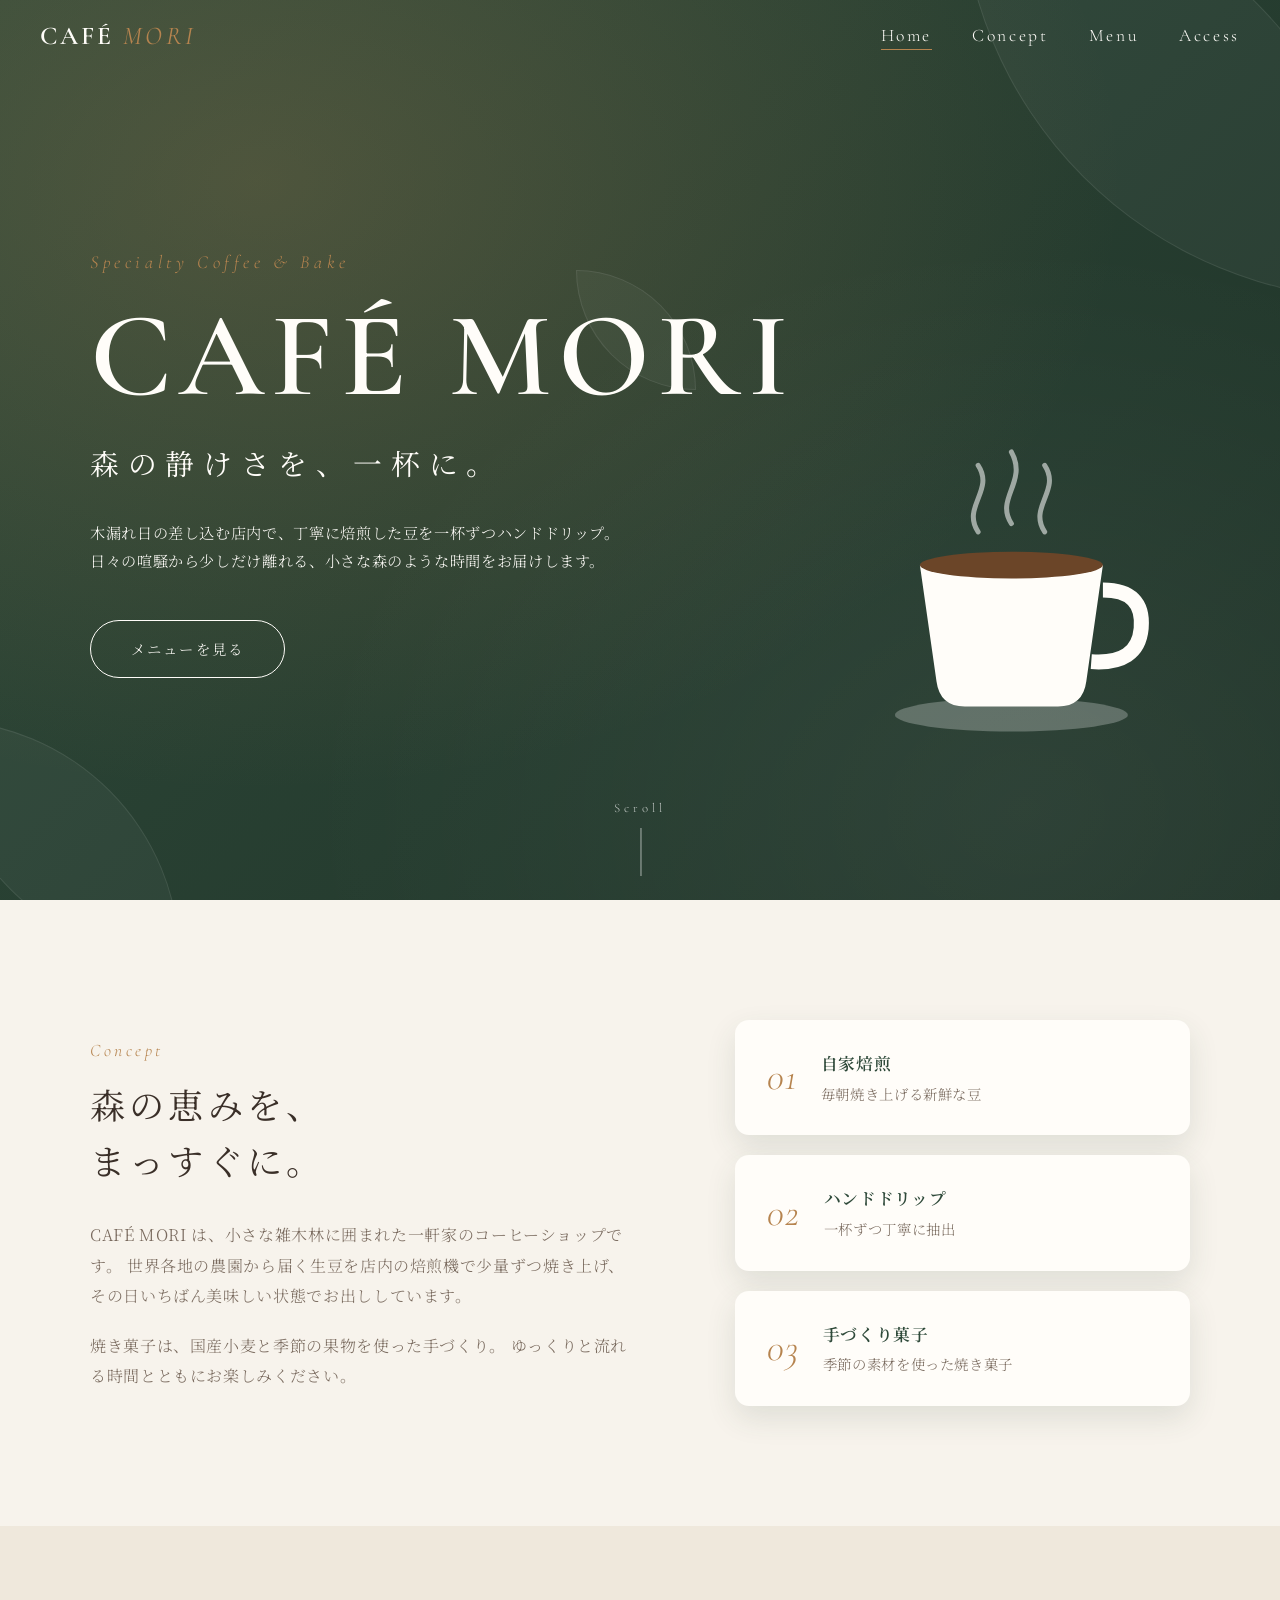
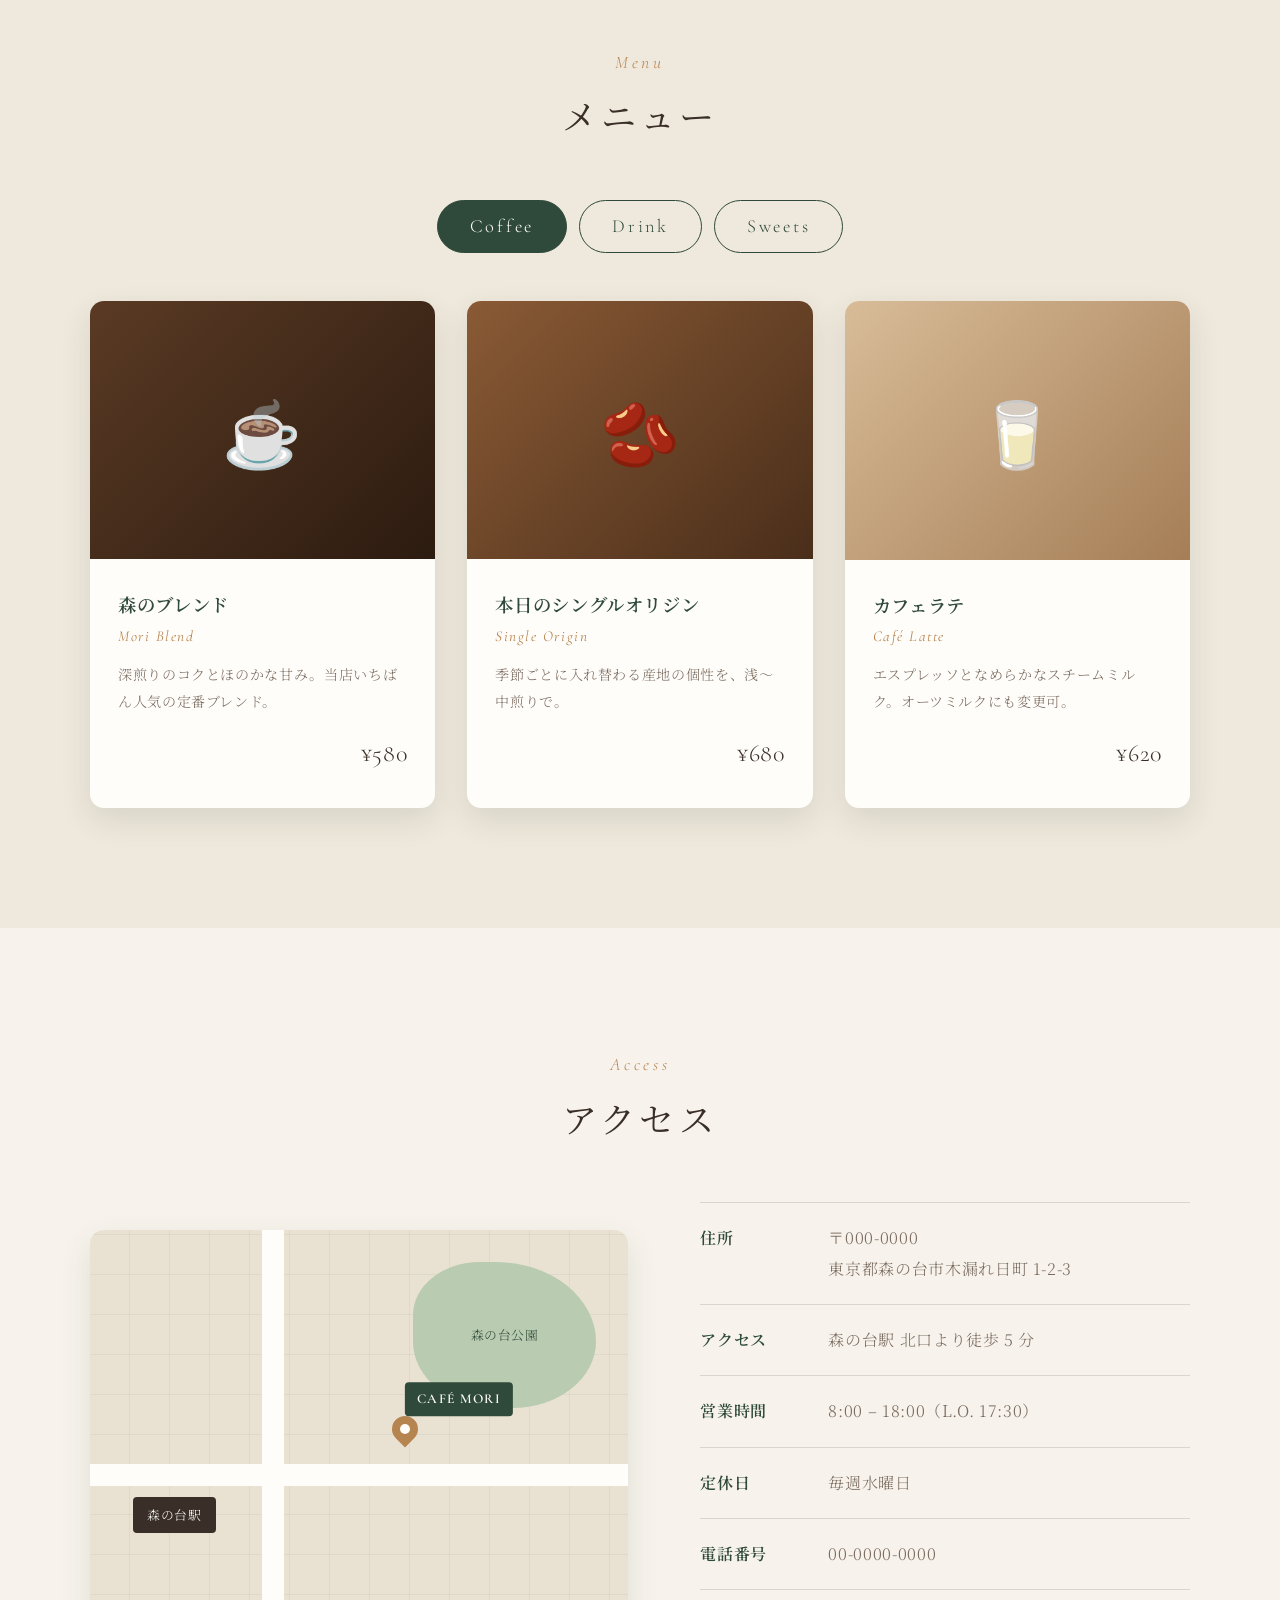
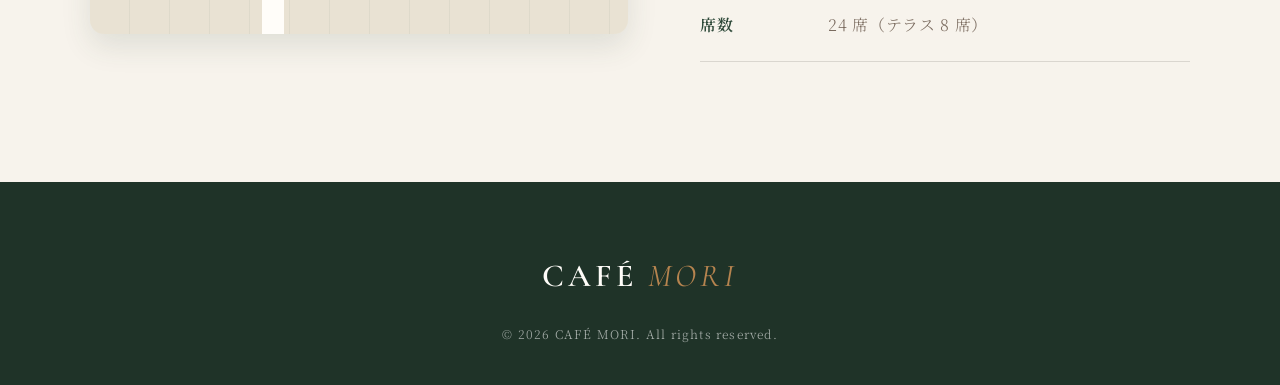
==== index.html @ a313361f "初回コミット：LPを作成" ====
<!DOCTYPE html>
<html lang="ja">
<head>
  <meta charset="UTF-8">
  <meta name="viewport" content="width=device-width, initial-scale=1.0">
  <title>CAFÉ MORI | 森の中のコーヒーショップ</title>
  <meta name="description" content="CAFÉ MORI は、森の静けさを感じる自家焙煎のコーヒーショップです。">
  <link rel="preconnect" href="https://fonts.googleapis.com">
  <link rel="preconnect" href="https://fonts.gstatic.com" crossorigin>
  <link href="https://fonts.googleapis.com/css2?family=Cormorant+Garamond:ital,wght@0,400;0,600;1,400&family=Noto+Serif+JP:wght@300;400;600&display=swap" rel="stylesheet">
  <link rel="stylesheet" href="style.css">
</head>
<body>

  <!-- ヘッダー / ナビゲーション -->
  <header class="header" id="header">
    <div class="header__inner">
      <a href="#hero" class="logo">CAFÉ <span>MORI</span></a>

      <button class="nav-toggle" id="navToggle" aria-label="メニューを開く" aria-expanded="false" aria-controls="nav">
        <span></span><span></span><span></span>
      </button>

      <nav class="nav" id="nav">
        <ul class="nav__list">
          <li><a href="#hero" class="nav__link">Home</a></li>
          <li><a href="#concept" class="nav__link">Concept</a></li>
          <li><a href="#menu" class="nav__link">Menu</a></li>
          <li><a href="#access" class="nav__link">Access</a></li>
        </ul>
      </nav>
    </div>
  </header>

  <main>
    <!-- ヒーローセクション -->
    <section class="hero" id="hero">
      <div class="hero__bg" aria-hidden="true">
        <div class="hero__leaf hero__leaf--1"></div>
        <div class="hero__leaf hero__leaf--2"></div>
        <div class="hero__leaf hero__leaf--3"></div>
      </div>

      <div class="hero__content">
        <p class="hero__eyebrow">Specialty Coffee &amp; Bake</p>
        <h1 class="hero__title">
          <span class="hero__title-en">CAFÉ MORI</span>
          <span class="hero__title-ja">森の静けさを、一杯に。</span>
        </h1>
        <p class="hero__lead">
          木漏れ日の差し込む店内で、丁寧に焙煎した豆を一杯ずつハンドドリップ。<br class="pc-only">
          日々の喧騒から少しだけ離れる、小さな森のような時間をお届けします。
        </p>
        <a href="#menu" class="btn">メニューを見る</a>
      </div>

      <div class="hero__cup" aria-hidden="true">
        <svg viewBox="0 0 200 200" xmlns="http://www.w3.org/2000/svg">
          <g class="steam">
            <path d="M80 60 C 70 45, 90 35, 80 20" />
            <path d="M100 55 C 90 40, 110 30, 100 12" />
            <path d="M120 60 C 110 45, 130 35, 120 20" />
          </g>
          <ellipse cx="100" cy="170" rx="70" ry="10" class="saucer" />
          <path d="M45 80 H155 L145 150 Q143 165 128 165 H72 Q57 165 55 150 Z" class="cup" />
          <path d="M155 95 Q180 95 178 118 Q176 140 148 138" class="handle" />
          <ellipse cx="100" cy="80" rx="55" ry="8" class="coffee" />
        </svg>
      </div>

      <a href="#concept" class="hero__scroll" aria-label="下へスクロール">
        <span>Scroll</span>
      </a>
    </section>

    <!-- コンセプト -->
    <section class="section concept" id="concept">
      <div class="container concept__inner">
        <div class="concept__text fade-in">
          <p class="section__label">Concept</p>
          <h2 class="section__title">森の恵みを、<br>まっすぐに。</h2>
          <p>
            CAFÉ MORI は、小さな雑木林に囲まれた一軒家のコーヒーショップです。
            世界各地の農園から届く生豆を店内の焙煎機で少量ずつ焼き上げ、
            その日いちばん美味しい状態でお出ししています。
          </p>
          <p>
            焼き菓子は、国産小麦と季節の果物を使った手づくり。
            ゆっくりと流れる時間とともにお楽しみください。
          </p>
        </div>
        <ul class="concept__points fade-in">
          <li><span class="concept__num">01</span><strong>自家焙煎</strong>毎朝焼き上げる新鮮な豆</li>
          <li><span class="concept__num">02</span><strong>ハンドドリップ</strong>一杯ずつ丁寧に抽出</li>
          <li><span class="concept__num">03</span><strong>手づくり菓子</strong>季節の素材を使った焼き菓子</li>
        </ul>
      </div>
    </section>

    <!-- メニュー -->
    <section class="section menu" id="menu">
      <div class="container">
        <div class="section__head fade-in">
          <p class="section__label">Menu</p>
          <h2 class="section__title">メニュー</h2>
        </div>

        <div class="menu__tabs fade-in" role="tablist">
          <button class="menu__tab is-active" role="tab" aria-selected="true" data-target="coffee">Coffee</button>
          <button class="menu__tab" role="tab" aria-selected="false" data-target="drink">Drink</button>
          <button class="menu__tab" role="tab" aria-selected="false" data-target="sweets">Sweets</button>
        </div>

        <div class="menu__panel is-active" id="coffee" role="tabpanel">
          <article class="menu-card">
            <div class="menu-card__img menu-card__img--blend"></div>
            <div class="menu-card__body">
              <h3>森のブレンド<span>Mori Blend</span></h3>
              <p>深煎りのコクとほのかな甘み。当店いちばん人気の定番ブレンド。</p>
              <p class="menu-card__price">¥580</p>
            </div>
          </article>
          <article class="menu-card">
            <div class="menu-card__img menu-card__img--single"></div>
            <div class="menu-card__body">
              <h3>本日のシングルオリジン<span>Single Origin</span></h3>
              <p>季節ごとに入れ替わる産地の個性を、浅〜中煎りで。</p>
              <p class="menu-card__price">¥680</p>
            </div>
          </article>
          <article class="menu-card">
            <div class="menu-card__img menu-card__img--latte"></div>
            <div class="menu-card__body">
              <h3>カフェラテ<span>Café Latte</span></h3>
              <p>エスプレッソとなめらかなスチームミルク。オーツミルクにも変更可。</p>
              <p class="menu-card__price">¥620</p>
            </div>
          </article>
        </div>

        <div class="menu__panel" id="drink" role="tabpanel" hidden>
          <article class="menu-card">
            <div class="menu-card__img menu-card__img--tea"></div>
            <div class="menu-card__body">
              <h3>ほうじ茶ラテ<span>Hojicha Latte</span></h3>
              <p>香ばしい京都産ほうじ茶に、やさしいミルクを合わせて。</p>
              <p class="menu-card__price">¥600</p>
            </div>
          </article>
          <article class="menu-card">
            <div class="menu-card__img menu-card__img--lemon"></div>
            <div class="menu-card__body">
              <h3>自家製レモネード<span>Homemade Lemonade</span></h3>
              <p>瀬戸内レモンを蜂蜜で漬け込んだ、爽やかな一杯。</p>
              <p class="menu-card__price">¥550</p>
            </div>
          </article>
          <article class="menu-card">
            <div class="menu-card__img menu-card__img--choco"></div>
            <div class="menu-card__body">
              <h3>ホットチョコレート<span>Hot Chocolate</span></h3>
              <p>カカオ70%のチョコレートを溶かした、濃厚な味わい。</p>
              <p class="menu-card__price">¥650</p>
            </div>
          </article>
        </div>

        <div class="menu__panel" id="sweets" role="tabpanel" hidden>
          <article class="menu-card">
            <div class="menu-card__img menu-card__img--cake"></div>
            <div class="menu-card__body">
              <h3>森のチーズケーキ<span>Baked Cheesecake</span></h3>
              <p>しっとり濃厚なベイクドタイプ。深煎りコーヒーと相性抜群。</p>
              <p class="menu-card__price">¥520</p>
            </div>
          </article>
          <article class="menu-card">
            <div class="menu-card__img menu-card__img--scone"></div>
            <div class="menu-card__body">
              <h3>季節のスコーン<span>Seasonal Scone</span></h3>
              <p>外はさっくり、中はふんわり。クロテッドクリーム添え。</p>
              <p class="menu-card__price">¥420</p>
            </div>
          </article>
          <article class="menu-card">
            <div class="menu-card__img menu-card__img--tart"></div>
            <div class="menu-card__body">
              <h3>フルーツタルト<span>Fruit Tart</span></h3>
              <p>旬の果物をたっぷりのせた、見た目にも華やかなタルト。</p>
              <p class="menu-card__price">¥680</p>
            </div>
          </article>
        </div>
      </div>
    </section>

    <!-- アクセス -->
    <section class="section access" id="access">
      <div class="container">
        <div class="section__head fade-in">
          <p class="section__label">Access</p>
          <h2 class="section__title">アクセス</h2>
        </div>

        <div class="access__inner">
          <div class="access__map fade-in" aria-label="地図（イメージ）">
            <div class="map">
              <div class="map__road map__road--h"></div>
              <div class="map__road map__road--v"></div>
              <div class="map__station">森の台駅</div>
              <div class="map__park">森の台公園</div>
              <div class="map__pin">
                <span class="map__pin-label">CAFÉ MORI</span>
              </div>
            </div>
          </div>

          <dl class="access__info fade-in">
            <div>
              <dt>住所</dt>
              <dd>〒000-0000<br>東京都森の台市木漏れ日町 1-2-3</dd>
            </div>
            <div>
              <dt>アクセス</dt>
              <dd>森の台駅 北口より徒歩 5 分</dd>
            </div>
            <div>
              <dt>営業時間</dt>
              <dd>8:00 – 18:00（L.O. 17:30）</dd>
            </div>
            <div>
              <dt>定休日</dt>
              <dd>毎週水曜日</dd>
            </div>
            <div>
              <dt>電話番号</dt>
              <dd>00-0000-0000</dd>
            </div>
            <div>
              <dt>席数</dt>
              <dd>24 席（テラス 8 席）</dd>
            </div>
          </dl>
        </div>
      </div>
    </section>
  </main>

  <footer class="footer">
    <a href="#hero" class="logo logo--footer">CAFÉ <span>MORI</span></a>
    <p class="footer__copy">&copy; <span id="year"></span> CAFÉ MORI. All rights reserved.</p>
  </footer>

  <button class="to-top" id="toTop" aria-label="ページの先頭へ戻る">↑</button>

  <script src="script.js"></script>
</body>
</html>
---- style.css ----
/* ===========================
   変数
   =========================== */
:root {
  --color-bg: #f7f3ec;
  --color-bg-alt: #efe8dc;
  --color-text: #3a2f28;
  --color-muted: #7a6b5f;
  --color-forest: #2f4a3a;
  --color-forest-dark: #1f3328;
  --color-accent: #b6844f;
  --color-white: #fffdf9;

  --font-en: "Cormorant Garamond", serif;
  --font-ja: "Noto Serif JP", serif;

  --header-h: 72px;
  --radius: 14px;
  --shadow: 0 12px 30px rgba(47, 74, 58, 0.12);
  --ease: cubic-bezier(0.22, 1, 0.36, 1);
}

/* ===========================
   リセット / ベース
   =========================== */
*,
*::before,
*::after {
  box-sizing: border-box;
  margin: 0;
  padding: 0;
}

html {
  scroll-behavior: smooth;
  scroll-padding-top: var(--header-h);
}

body {
  font-family: var(--font-ja);
  font-weight: 300;
  color: var(--color-text);
  background: var(--color-bg);
  line-height: 1.9;
  letter-spacing: 0.04em;
  -webkit-font-smoothing: antialiased;
}

body.is-locked {
  overflow: hidden;
}

a {
  color: inherit;
  text-decoration: none;
}

ul {
  list-style: none;
}

button {
  font: inherit;
  color: inherit;
  background: none;
  border: none;
  cursor: pointer;
}

.container {
  width: min(1100px, 100% - 40px);
  margin-inline: auto;
}

.pc-only {
  display: none;
}

@media (min-width: 768px) {
  .pc-only {
    display: inline;
  }
}

/* ===========================
   共通パーツ
   =========================== */
.logo {
  font-family: var(--font-en);
  font-size: 1.6rem;
  font-weight: 600;
  letter-spacing: 0.12em;
  color: var(--color-white);
  transition: color 0.4s;
}

.logo span {
  font-style: italic;
  font-weight: 400;
  color: var(--color-accent);
}

.btn {
  display: inline-block;
  padding: 14px 40px;
  border: 1px solid var(--color-white);
  border-radius: 999px;
  color: var(--color-white);
  font-size: 0.9rem;
  letter-spacing: 0.15em;
  position: relative;
  overflow: hidden;
  z-index: 0;
  transition: color 0.4s var(--ease);
}

.btn::before {
  content: "";
  position: absolute;
  inset: 0;
  background: var(--color-white);
  transform: scaleX(0);
  transform-origin: right;
  transition: transform 0.5s var(--ease);
  z-index: -1;
}

.btn:hover {
  color: var(--color-forest);
}

.btn:hover::before {
  transform: scaleX(1);
  transform-origin: left;
}

.section {
  padding: 120px 0;
}

.section__head {
  text-align: center;
  margin-bottom: 56px;
}

.section__label {
  font-family: var(--font-en);
  font-style: italic;
  font-size: 1.1rem;
  color: var(--color-accent);
  letter-spacing: 0.2em;
  margin-bottom: 8px;
}

.section__title {
  font-size: clamp(1.6rem, 3vw, 2.2rem);
  font-weight: 400;
  line-height: 1.6;
  letter-spacing: 0.12em;
}

/* スクロールで表示 */
.fade-in {
  opacity: 0;
  transform: translateY(30px);
  transition: opacity 1s var(--ease), transform 1s var(--ease);
}

.fade-in.is-visible {
  opacity: 1;
  transform: none;
}

/* ===========================
   ヘッダー
   =========================== */
.header {
  position: fixed;
  inset: 0 0 auto;
  height: var(--header-h);
  z-index: 100;
  transition: background 0.4s, box-shadow 0.4s;
}

.header__inner {
  height: 100%;
  width: min(1200px, 100% - 40px);
  margin-inline: auto;
  display: flex;
  align-items: center;
  justify-content: space-between;
}

.header.is-scrolled {
  background: rgba(247, 243, 236, 0.92);
  backdrop-filter: blur(10px);
  box-shadow: 0 2px 20px rgba(0, 0, 0, 0.05);
}

.header.is-scrolled .logo,
.header.is-scrolled .nav__link {
  color: var(--color-forest);
}

.header.is-scrolled .nav-toggle span {
  background: var(--color-forest);
}

.nav__list {
  display: flex;
  gap: 40px;
}

.nav__link {
  font-family: var(--font-en);
  font-size: 1.1rem;
  letter-spacing: 0.15em;
  color: var(--color-white);
  position: relative;
  padding: 4px 0;
  transition: color 0.4s;
}

.nav__link::after {
  content: "";
  position: absolute;
  left: 0;
  bottom: 0;
  width: 100%;
  height: 1px;
  background: var(--color-accent);
  transform: scaleX(0);
  transform-origin: right;
  transition: transform 0.4s var(--ease);
}

.nav__link:hover::after,
.nav__link.is-current::after {
  transform: scaleX(1);
  transform-origin: left;
}

/* ハンバーガー */
.nav-toggle {
  display: none;
  width: 32px;
  height: 22px;
  position: relative;
  z-index: 110;
}

.nav-toggle span {
  position: absolute;
  left: 0;
  width: 100%;
  height: 1.5px;
  background: var(--color-white);
  transition: transform 0.4s var(--ease), opacity 0.3s, background 0.4s;
}

.nav-toggle span:nth-child(1) { top: 0; }
.nav-toggle span:nth-child(2) { top: 50%; }
.nav-toggle span:nth-child(3) { top: 100%; }

@media (max-width: 767px) {
  .nav-toggle {
    display: block;
  }

  .nav {
    position: fixed;
    inset: 0;
    background: var(--color-forest-dark);
    display: grid;
    place-items: center;
    opacity: 0;
    visibility: hidden;
    transition: opacity 0.5s var(--ease), visibility 0.5s;
  }

  .nav.is-open {
    opacity: 1;
    visibility: visible;
  }

  .nav__list {
    flex-direction: column;
    align-items: center;
    gap: 32px;
  }

  .nav__link,
  .header.is-scrolled .nav__link {
    font-size: 1.8rem;
    color: var(--color-white);
  }

  .nav-toggle.is-open span {
    background: var(--color-white) !important;
  }

  .nav-toggle.is-open span:nth-child(1) { transform: translateY(11px) rotate(45deg); }
  .nav-toggle.is-open span:nth-child(2) { opacity: 0; }
  .nav-toggle.is-open span:nth-child(3) { transform: translateY(-11px) rotate(-45deg); }
}

/* ===========================
   ヒーロー
   =========================== */
.hero {
  position: relative;
  min-height: 100vh;
  min-height: 100svh;
  display: flex;
  align-items: center;
  padding: calc(var(--header-h) + 40px) 0 80px;
  overflow: hidden;
  color: var(--color-white);
  background:
    radial-gradient(ellipse at 20% 20%, rgba(182, 132, 79, 0.25), transparent 60%),
    radial-gradient(ellipse at 80% 90%, rgba(255, 255, 255, 0.06), transparent 50%),
    linear-gradient(135deg, var(--color-forest) 0%, var(--color-forest-dark) 100%);
}

.hero__bg {
  position: absolute;
  inset: 0;
  pointer-events: none;
}

.hero__leaf {
  position: absolute;
  border-radius: 0 100% 0 100%;
  background: rgba(255, 255, 255, 0.04);
  border: 1px solid rgba(255, 255, 255, 0.08);
  animation: float 12s ease-in-out infinite;
}

.hero__leaf--1 {
  width: 420px;
  height: 420px;
  top: -120px;
  right: -100px;
}

.hero__leaf--2 {
  width: 240px;
  height: 240px;
  bottom: -60px;
  left: -60px;
  animation-delay: -4s;
}

.hero__leaf--3 {
  width: 120px;
  height: 120px;
  top: 30%;
  left: 45%;
  animation-delay: -8s;
}

@keyframes float {
  0%, 100% { transform: translateY(0) rotate(0deg); }
  50% { transform: translateY(-20px) rotate(6deg); }
}

.hero__content {
  position: relative;
  z-index: 1;
  width: min(1100px, 100% - 40px);
  margin-inline: auto;
}

.hero__eyebrow {
  font-family: var(--font-en);
  font-style: italic;
  font-size: 1.15rem;
  letter-spacing: 0.25em;
  color: var(--color-accent);
  margin-bottom: 16px;
}

.hero__title {
  font-weight: 400;
  margin-bottom: 28px;
}

.hero__title-en {
  display: block;
  font-family: var(--font-en);
  font-size: clamp(3.4rem, 10vw, 7.5rem);
  font-weight: 600;
  line-height: 1;
  letter-spacing: 0.06em;
}

.hero__title-ja {
  display: block;
  margin-top: 20px;
  font-size: clamp(1.2rem, 2.6vw, 1.8rem);
  letter-spacing: 0.3em;
}

.hero__lead {
  max-width: 560px;
  font-size: 0.95rem;
  opacity: 0.85;
  margin-bottom: 44px;
}

/* ヒーロー内のアニメーション */
.hero__eyebrow,
.hero__title-en,
.hero__title-ja,
.hero__lead,
.hero__content .btn {
  opacity: 0;
  transform: translateY(24px);
  animation: rise 1.2s var(--ease) forwards;
}

.hero__title-en { animation-delay: 0.15s; }
.hero__title-ja { animation-delay: 0.35s; }
.hero__lead { animation-delay: 0.55s; }
.hero__content .btn { animation-delay: 0.75s; }

@keyframes rise {
  to { opacity: 1; transform: none; }
}

/* カップのイラスト */
.hero__cup {
  position: absolute;
  right: 8%;
  bottom: 14%;
  width: clamp(180px, 26vw, 340px);
  opacity: 0;
  animation: rise 1.4s 0.9s var(--ease) forwards;
}

.hero__cup svg {
  width: 100%;
  height: auto;
  overflow: visible;
}

.hero__cup .cup {
  fill: var(--color-white);
}

.hero__cup .handle {
  fill: none;
  stroke: var(--color-white);
  stroke-width: 9;
}

.hero__cup .coffee {
  fill: #6b4528;
}

.hero__cup .saucer {
  fill: rgba(255, 255, 255, 0.25);
}

.hero__cup .steam path {
  fill: none;
  stroke: rgba(255, 255, 255, 0.55);
  stroke-width: 3;
  stroke-linecap: round;
  stroke-dasharray: 60;
  animation: steam 3.5s ease-in-out infinite;
}

.hero__cup .steam path:nth-child(2) { animation-delay: 0.6s; }
.hero__cup .steam path:nth-child(3) { animation-delay: 1.2s; }

@keyframes steam {
  0% { stroke-dashoffset: 60; opacity: 0; transform: translateY(10px); }
  40% { opacity: 1; }
  100% { stroke-dashoffset: -60; opacity: 0; transform: translateY(-10px); }
}

@media (max-width: 767px) {
  .hero__cup {
    right: 50%;
    transform: translateX(50%);
    bottom: 6%;
    opacity: 0.18;
    animation: none;
  }
}

/* スクロール表示 */
.hero__scroll {
  position: absolute;
  left: 50%;
  bottom: 24px;
  transform: translateX(-50%);
  font-family: var(--font-en);
  font-size: 0.8rem;
  letter-spacing: 0.3em;
  color: rgba(255, 255, 255, 0.7);
  padding-bottom: 56px;
}

.hero__scroll::after {
  content: "";
  position: absolute;
  left: 50%;
  bottom: 0;
  width: 1px;
  height: 48px;
  background: rgba(255, 255, 255, 0.6);
  animation: scrollLine 2s var(--ease) infinite;
}

@keyframes scrollLine {
  0% { transform: scaleY(0); transform-origin: top; }
  50% { transform: scaleY(1); transform-origin: top; }
  51% { transform: scaleY(1); transform-origin: bottom; }
  100% { transform: scaleY(0); transform-origin: bottom; }
}

/* ===========================
   コンセプト
   =========================== */
.concept__inner {
  display: grid;
  gap: 60px;
  align-items: center;
}

@media (min-width: 900px) {
  .concept__inner {
    grid-template-columns: 1.2fr 1fr;
    gap: 100px;
  }
}

.concept__text .section__title {
  margin-bottom: 32px;
}

.concept__text p + p {
  margin-top: 1.2em;
}

.concept__text p:not(.section__label) {
  color: var(--color-muted);
}

.concept__points {
  display: grid;
  gap: 20px;
}

.concept__points li {
  display: grid;
  grid-template-columns: auto 1fr;
  grid-template-rows: auto auto;
  column-gap: 24px;
  padding: 28px 32px;
  background: var(--color-white);
  border-radius: var(--radius);
  box-shadow: var(--shadow);
  color: var(--color-muted);
  font-size: 0.9rem;
  transition: transform 0.4s var(--ease);
}

.concept__points li:hover {
  transform: translateX(8px);
}

.concept__points strong {
  font-weight: 600;
  color: var(--color-forest);
  font-size: 1.05rem;
}

.concept__num {
  grid-row: span 2;
  align-self: center;
  font-family: var(--font-en);
  font-style: italic;
  font-size: 2.4rem;
  color: var(--color-accent);
  line-height: 1;
}

/* ===========================
   メニュー
   =========================== */
.menu {
  background: var(--color-bg-alt);
}

.menu__tabs {
  display: flex;
  justify-content: center;
  gap: 12px;
  margin-bottom: 48px;
  flex-wrap: wrap;
}

.menu__tab {
  font-family: var(--font-en);
  font-size: 1.15rem;
  letter-spacing: 0.15em;
  padding: 8px 32px;
  border: 1px solid var(--color-forest);
  border-radius: 999px;
  color: var(--color-forest);
  transition: background 0.3s, color 0.3s;
}

.menu__tab:hover,
.menu__tab.is-active {
  background: var(--color-forest);
  color: var(--color-white);
}

.menu__panel {
  display: grid;
  gap: 32px;
  grid-template-columns: repeat(auto-fit, minmax(260px, 1fr));
}

.menu__panel[hidden] {
  display: none;
}

.menu__panel.is-active .menu-card {
  animation: cardIn 0.7s var(--ease) both;
}

.menu__panel.is-active .menu-card:nth-child(2) { animation-delay: 0.1s; }
.menu__panel.is-active .menu-card:nth-child(3) { animation-delay: 0.2s; }

@keyframes cardIn {
  from { opacity: 0; transform: translateY(20px); }
  to { opacity: 1; transform: none; }
}

.menu-card {
  background: var(--color-white);
  border-radius: var(--radius);
  overflow: hidden;
  box-shadow: var(--shadow);
  transition: transform 0.4s var(--ease), box-shadow 0.4s;
}

.menu-card:hover {
  transform: translateY(-6px);
  box-shadow: 0 20px 40px rgba(47, 74, 58, 0.18);
}

/* 画像の代わりにグラデーション + 絵文字でビジュアルを表現 */
.menu-card__img {
  aspect-ratio: 4 / 3;
  display: grid;
  place-items: center;
  font-size: 4rem;
  position: relative;
}

.menu-card__img::after {
  transition: transform 0.6s var(--ease);
}

.menu-card:hover .menu-card__img::after {
  transform: scale(1.15) rotate(-6deg);
}

.menu-card__img--blend  { background: linear-gradient(135deg, #5a3a24, #2c1b10); }
.menu-card__img--blend::after  { content: "☕"; }
.menu-card__img--single { background: linear-gradient(135deg, #8a5a35, #4a2e1a); }
.menu-card__img--single::after { content: "🫘"; }
.menu-card__img--latte  { background: linear-gradient(135deg, #d8bc98, #a57e57); }
.menu-card__img--latte::after  { content: "🥛"; }
.menu-card__img--tea    { background: linear-gradient(135deg, #b88c63, #7a5236); }
.menu-card__img--tea::after    { content: "🍵"; }
.menu-card__img--lemon  { background: linear-gradient(135deg, #f2dd8a, #d5a940); }
.menu-card__img--lemon::after  { content: "🍋"; }
.menu-card__img--choco  { background: linear-gradient(135deg, #6b3f2a, #3a1f14); }
.menu-card__img--choco::after  { content: "🍫"; }
.menu-card__img--cake   { background: linear-gradient(135deg, #f1e2c4, #d9b77f); }
.menu-card__img--cake::after   { content: "🍰"; }
.menu-card__img--scone  { background: linear-gradient(135deg, #e3c79e, #b48957); }
.menu-card__img--scone::after  { content: "🥐"; }
.menu-card__img--tart   { background: linear-gradient(135deg, #f0b9a8, #c9725c); }
.menu-card__img--tart::after   { content: "🍓"; }

.menu-card__body {
  padding: 28px 28px 32px;
}

.menu-card__body h3 {
  font-size: 1.15rem;
  font-weight: 600;
  color: var(--color-forest);
  margin-bottom: 10px;
}

.menu-card__body h3 span {
  display: block;
  font-family: var(--font-en);
  font-style: italic;
  font-weight: 400;
  font-size: 0.95rem;
  color: var(--color-accent);
  letter-spacing: 0.1em;
}

.menu-card__body p {
  font-size: 0.88rem;
  color: var(--color-muted);
}

.menu-card__price {
  margin-top: 16px;
  text-align: right;
  font-family: var(--font-en);
  font-size: 1.5rem !important;
  color: var(--color-text) !important;
}

/* ===========================
   アクセス
   =========================== */
.access__inner {
  display: grid;
  gap: 48px;
  align-items: center;
}

@media (min-width: 900px) {
  .access__inner {
    grid-template-columns: 1.1fr 1fr;
    gap: 72px;
  }
}

/* イラスト風マップ */
.map {
  position: relative;
  aspect-ratio: 4 / 3;
  border-radius: var(--radius);
  overflow: hidden;
  box-shadow: var(--shadow);
  background:
    repeating-linear-gradient(0deg, transparent 0 39px, rgba(47, 74, 58, 0.06) 39px 40px),
    repeating-linear-gradient(90deg, transparent 0 39px, rgba(47, 74, 58, 0.06) 39px 40px),
    #e9e2d3;
}

.map__road {
  position: absolute;
  background: var(--color-white);
}

.map__road--h {
  left: 0;
  right: 0;
  top: 58%;
  height: 22px;
}

.map__road--v {
  top: 0;
  bottom: 0;
  left: 32%;
  width: 22px;
}

.map__station {
  position: absolute;
  left: 8%;
  top: 66%;
  padding: 6px 14px;
  background: var(--color-text);
  color: var(--color-white);
  font-size: 0.8rem;
  border-radius: 4px;
}

.map__park {
  position: absolute;
  right: 6%;
  top: 8%;
  width: 34%;
  height: 36%;
  border-radius: 40% 60% 50% 50%;
  background: #b9cbb0;
  display: grid;
  place-items: center;
  font-size: 0.8rem;
  color: var(--color-forest);
}

.map__pin {
  position: absolute;
  left: 56%;
  top: 46%;
  width: 26px;
  height: 26px;
  background: var(--color-accent);
  border-radius: 50% 50% 50% 0;
  transform: rotate(-45deg);
  animation: pinBounce 2s ease-in-out infinite;
}

.map__pin::after {
  content: "";
  position: absolute;
  inset: 8px;
  background: var(--color-white);
  border-radius: 50%;
}

.map__pin-label {
  position: absolute;
  left: 22px;
  bottom: 22px;
  transform: rotate(45deg);
  transform-origin: left bottom;
  white-space: nowrap;
  font-family: var(--font-en);
  font-weight: 600;
  letter-spacing: 0.1em;
  background: var(--color-forest);
  color: var(--color-white);
  padding: 4px 12px;
  border-radius: 4px;
  font-size: 0.85rem;
}

@keyframes pinBounce {
  0%, 100% { translate: 0 0; }
  50% { translate: 0 -8px; }
}

.access__info > div {
  display: grid;
  grid-template-columns: 7em 1fr;
  gap: 16px;
  padding: 20px 0;
  border-bottom: 1px solid rgba(58, 47, 40, 0.15);
}

.access__info > div:first-child {
  border-top: 1px solid rgba(58, 47, 40, 0.15);
}

.access__info dt {
  font-weight: 600;
  color: var(--color-forest);
}

.access__info dd {
  color: var(--color-muted);
}

/* ===========================
   フッター
   =========================== */
.footer {
  background: var(--color-forest-dark);
  color: rgba(255, 255, 255, 0.6);
  text-align: center;
  padding: 64px 20px 40px;
}

.logo--footer {
  font-size: 2rem;
  display: inline-block;
  margin-bottom: 16px;
}

.footer__copy {
  font-size: 0.75rem;
  letter-spacing: 0.1em;
}

/* ===========================
   トップへ戻る
   =========================== */
.to-top {
  position: fixed;
  right: 24px;
  bottom: 24px;
  width: 48px;
  height: 48px;
  border-radius: 50%;
  background: var(--color-accent);
  color: var(--color-white);
  font-size: 1.2rem;
  box-shadow: var(--shadow);
  opacity: 0;
  visibility: hidden;
  transform: translateY(16px);
  transition: opacity 0.4s, visibility 0.4s, transform 0.4s var(--ease), background 0.3s;
  z-index: 90;
}

.to-top.is-visible {
  opacity: 1;
  visibility: visible;
  transform: none;
}

.to-top:hover {
  background: var(--color-forest);
}

/* ===========================
   視差効果を減らす設定への配慮
   =========================== */
@media (prefers-reduced-motion: reduce) {
  html {
    scroll-behavior: auto;
  }

  *,
  *::before,
  *::after {
    animation-duration: 0.01ms !important;
    animation-iteration-count: 1 !important;
    transition-duration: 0.01ms !important;
  }
}
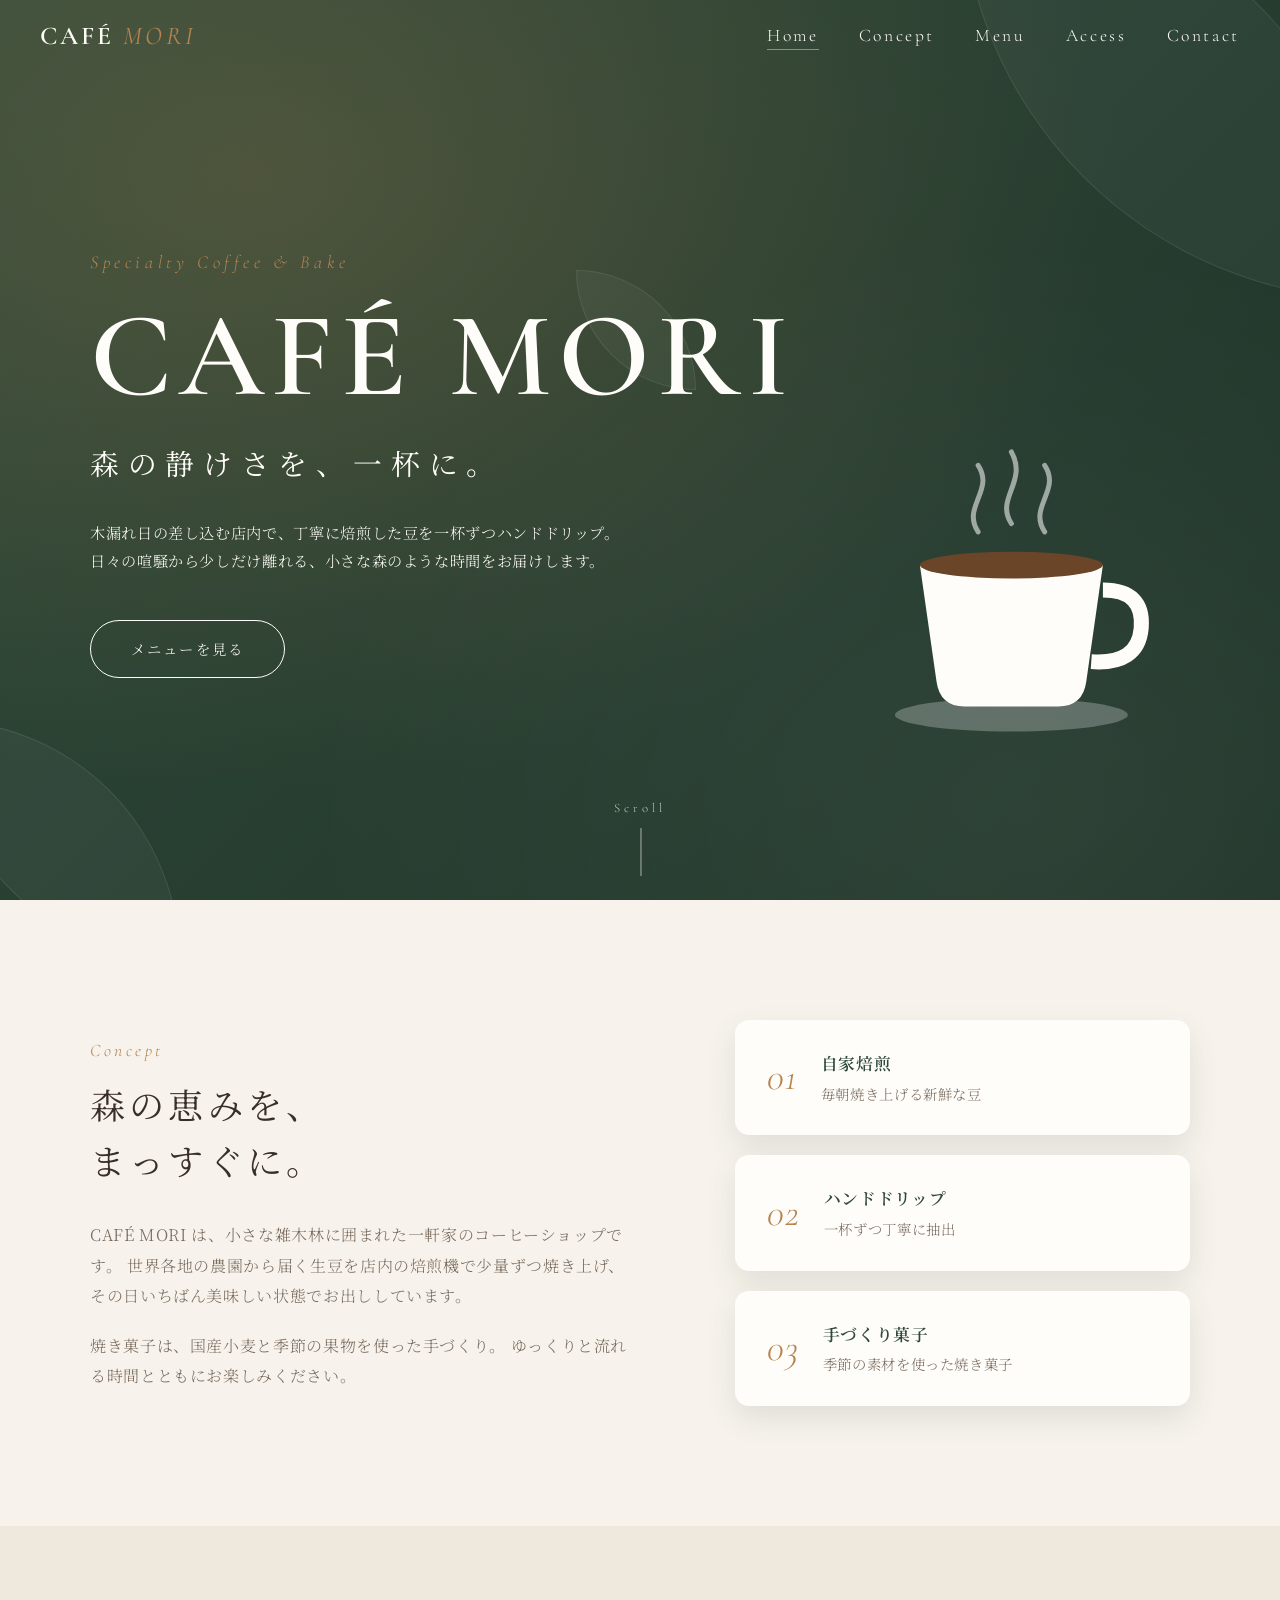
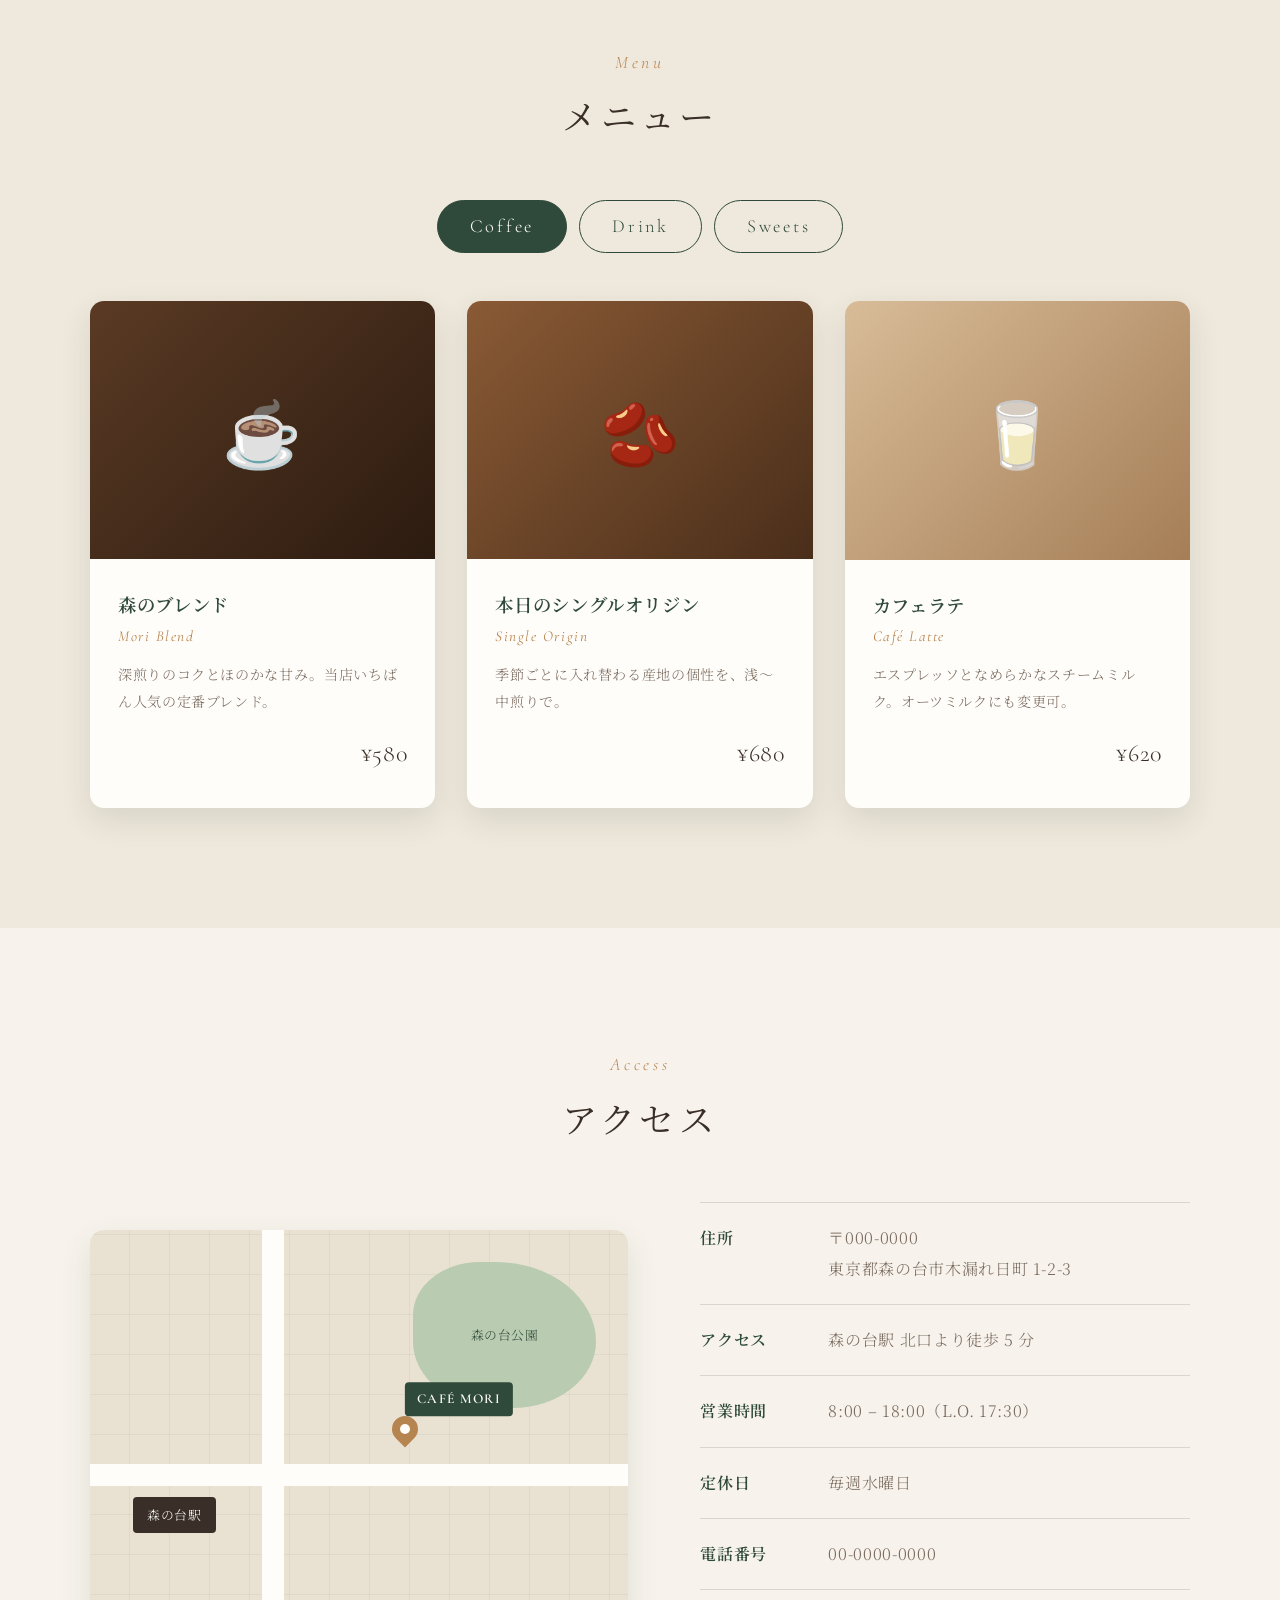
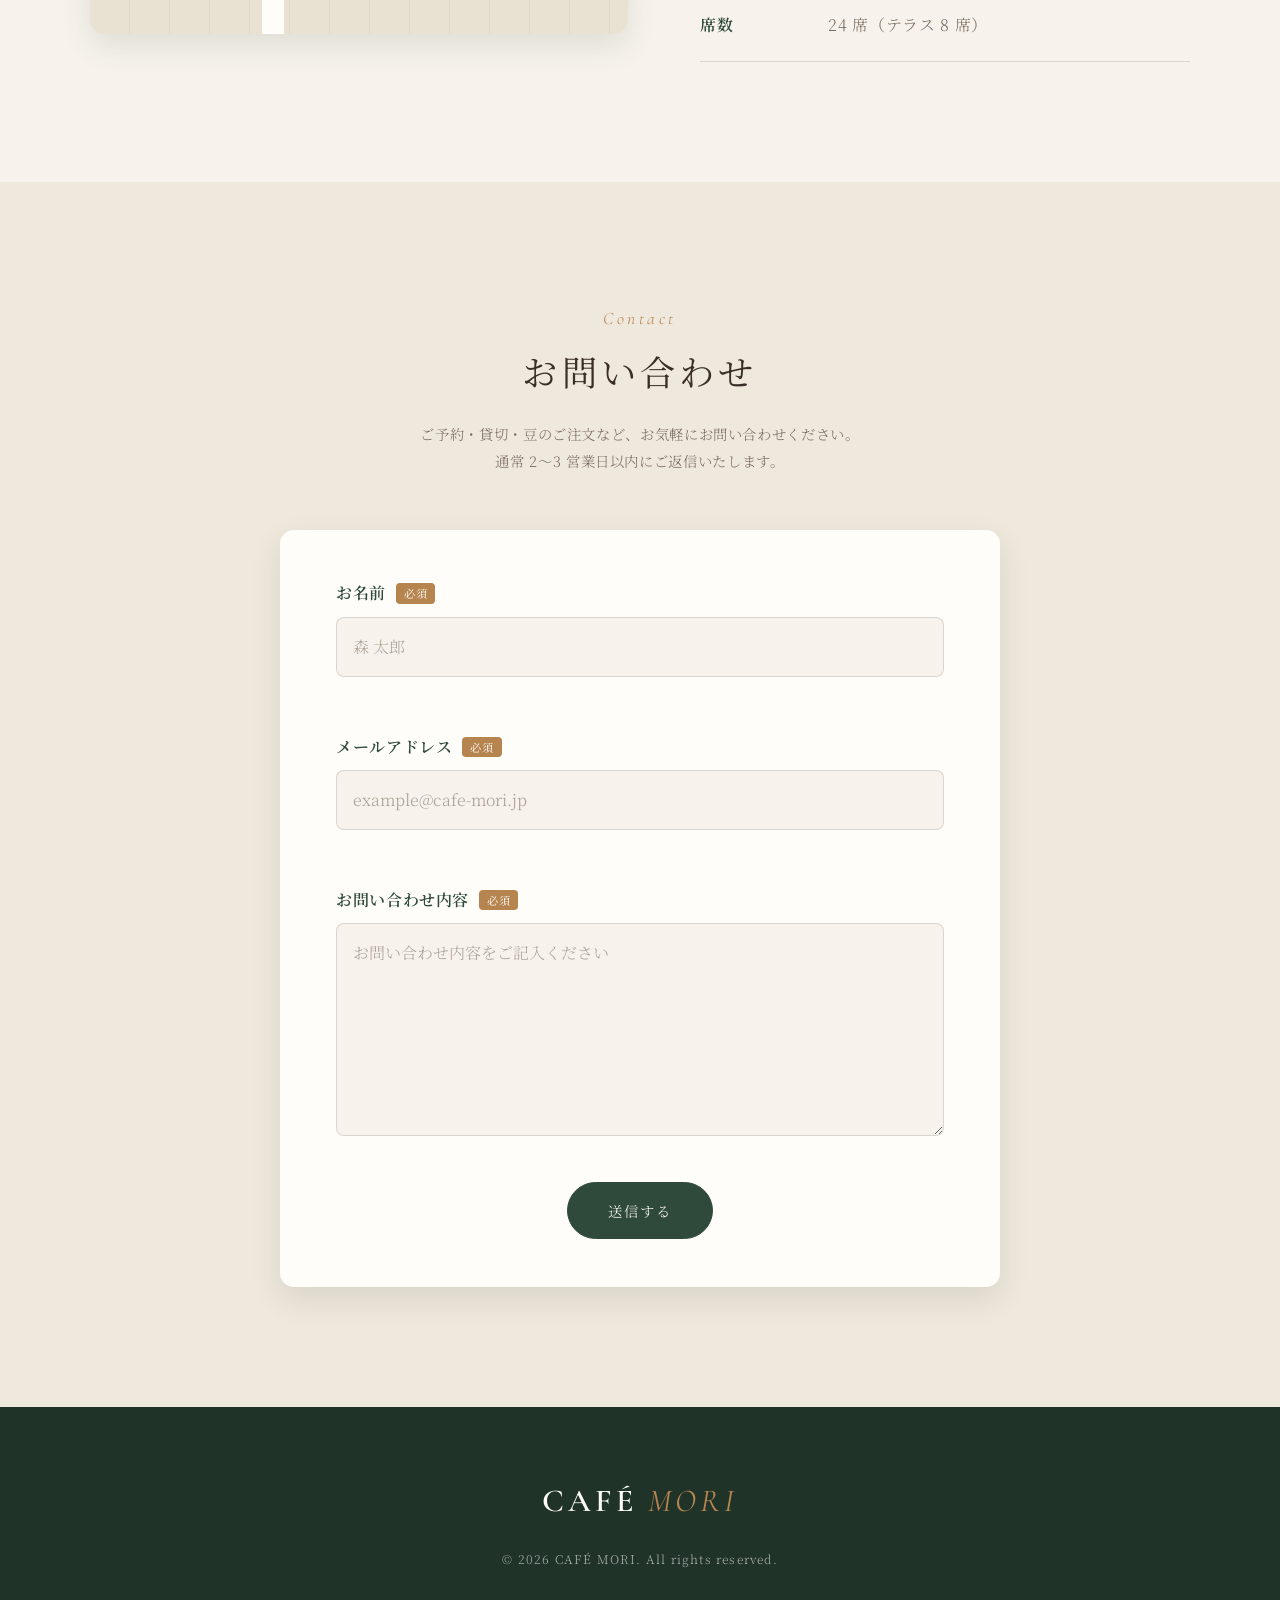
==== commit 2243abc1: "お問い合わせフォームを追加 - 名前・メールアドレス・お問い合わせ内容の入力欄と送信ボタンを追加 - 空欄チェックとメール形式チェックのバリデーションを実装 - ナビゲーションに Contact リン" ====
--- a/index.html
+++ b/index.html
@@ -27,6 +27,7 @@
           <li><a href="#concept" class="nav__link">Concept</a></li>
           <li><a href="#menu" class="nav__link">Menu</a></li>
           <li><a href="#access" class="nav__link">Access</a></li>
+          <li><a href="#contact" class="nav__link">Contact</a></li>
         </ul>
       </nav>
     </div>
@@ -244,6 +245,44 @@
         </div>
       </div>
     </section>
+
+    <!-- お問い合わせ -->
+    <section class="section contact" id="contact">
+      <div class="container">
+        <div class="section__head fade-in">
+          <p class="section__label">Contact</p>
+          <h2 class="section__title">お問い合わせ</h2>
+          <p class="contact__lead">
+            ご予約・貸切・豆のご注文など、お気軽にお問い合わせください。<br class="pc-only">
+            通常 2〜3 営業日以内にご返信いたします。
+          </p>
+        </div>
+
+        <form class="contact-form fade-in" id="contactForm" novalidate>
+          <div class="contact-form__field">
+            <label for="contactName">お名前<span class="contact-form__required">必須</span></label>
+            <input type="text" id="contactName" name="name" autocomplete="name" placeholder="森 太郎" aria-describedby="contactNameError">
+            <p class="contact-form__error" id="contactNameError" aria-live="polite"></p>
+          </div>
+
+          <div class="contact-form__field">
+            <label for="contactEmail">メールアドレス<span class="contact-form__required">必須</span></label>
+            <input type="email" id="contactEmail" name="email" autocomplete="email" placeholder="example@cafe-mori.jp" aria-describedby="contactEmailError">
+            <p class="contact-form__error" id="contactEmailError" aria-live="polite"></p>
+          </div>
+
+          <div class="contact-form__field">
+            <label for="contactMessage">お問い合わせ内容<span class="contact-form__required">必須</span></label>
+            <textarea id="contactMessage" name="message" rows="6" placeholder="お問い合わせ内容をご記入ください" aria-describedby="contactMessageError"></textarea>
+            <p class="contact-form__error" id="contactMessageError" aria-live="polite"></p>
+          </div>
+
+          <div class="contact-form__submit">
+            <button type="submit" class="btn btn--forest">送信する</button>
+          </div>
+        </form>
+      </div>
+    </section>
   </main>
 
   <footer class="footer">
--- a/style.css
+++ b/style.css
@@ -862,6 +862,113 @@
 }
 
 /* ===========================
+   お問い合わせ
+   =========================== */
+.contact {
+  background: var(--color-bg-alt);
+}
+
+.contact__lead {
+  margin-top: 20px;
+  font-size: 0.9rem;
+  color: var(--color-muted);
+}
+
+.contact-form {
+  max-width: 720px;
+  margin-inline: auto;
+  padding: 48px clamp(24px, 6vw, 56px);
+  background: var(--color-white);
+  border-radius: var(--radius);
+  box-shadow: var(--shadow);
+}
+
+.contact-form__field + .contact-form__field {
+  margin-top: 28px;
+}
+
+.contact-form__field label {
+  display: flex;
+  align-items: center;
+  gap: 10px;
+  margin-bottom: 8px;
+  font-weight: 600;
+  color: var(--color-forest);
+}
+
+.contact-form__required {
+  padding: 0 8px;
+  border-radius: 4px;
+  background: var(--color-accent);
+  color: var(--color-white);
+  font-size: 0.7rem;
+  font-weight: 400;
+  line-height: 1.8;
+}
+
+.contact-form input,
+.contact-form textarea {
+  display: block;
+  width: 100%;
+  padding: 14px 16px;
+  font: inherit;
+  font-size: 1rem;
+  color: var(--color-text);
+  background: var(--color-bg);
+  border: 1px solid rgba(58, 47, 40, 0.15);
+  border-radius: 8px;
+  transition: border-color 0.3s, box-shadow 0.3s, background 0.3s;
+}
+
+.contact-form textarea {
+  resize: vertical;
+  min-height: 160px;
+}
+
+.contact-form input::placeholder,
+.contact-form textarea::placeholder {
+  color: rgba(122, 107, 95, 0.6);
+}
+
+.contact-form input:focus,
+.contact-form textarea:focus {
+  outline: none;
+  background: var(--color-white);
+  border-color: var(--color-forest);
+  box-shadow: 0 0 0 3px rgba(47, 74, 58, 0.12);
+}
+
+.contact-form [aria-invalid="true"] {
+  border-color: #b5503c;
+}
+
+.contact-form [aria-invalid="true"]:focus {
+  box-shadow: 0 0 0 3px rgba(181, 80, 60, 0.15);
+}
+
+.contact-form__error {
+  min-height: 1.6em;
+  margin-top: 6px;
+  font-size: 0.8rem;
+  color: #b5503c;
+}
+
+.contact-form__submit {
+  margin-top: 20px;
+  text-align: center;
+}
+
+/* 明るい背景用のボタン */
+.btn--forest {
+  border-color: var(--color-forest);
+  background: var(--color-forest);
+}
+
+.btn--forest::before {
+  background: var(--color-white);
+}
+
+/* ===========================
    フッター
    =========================== */
 .footer {
